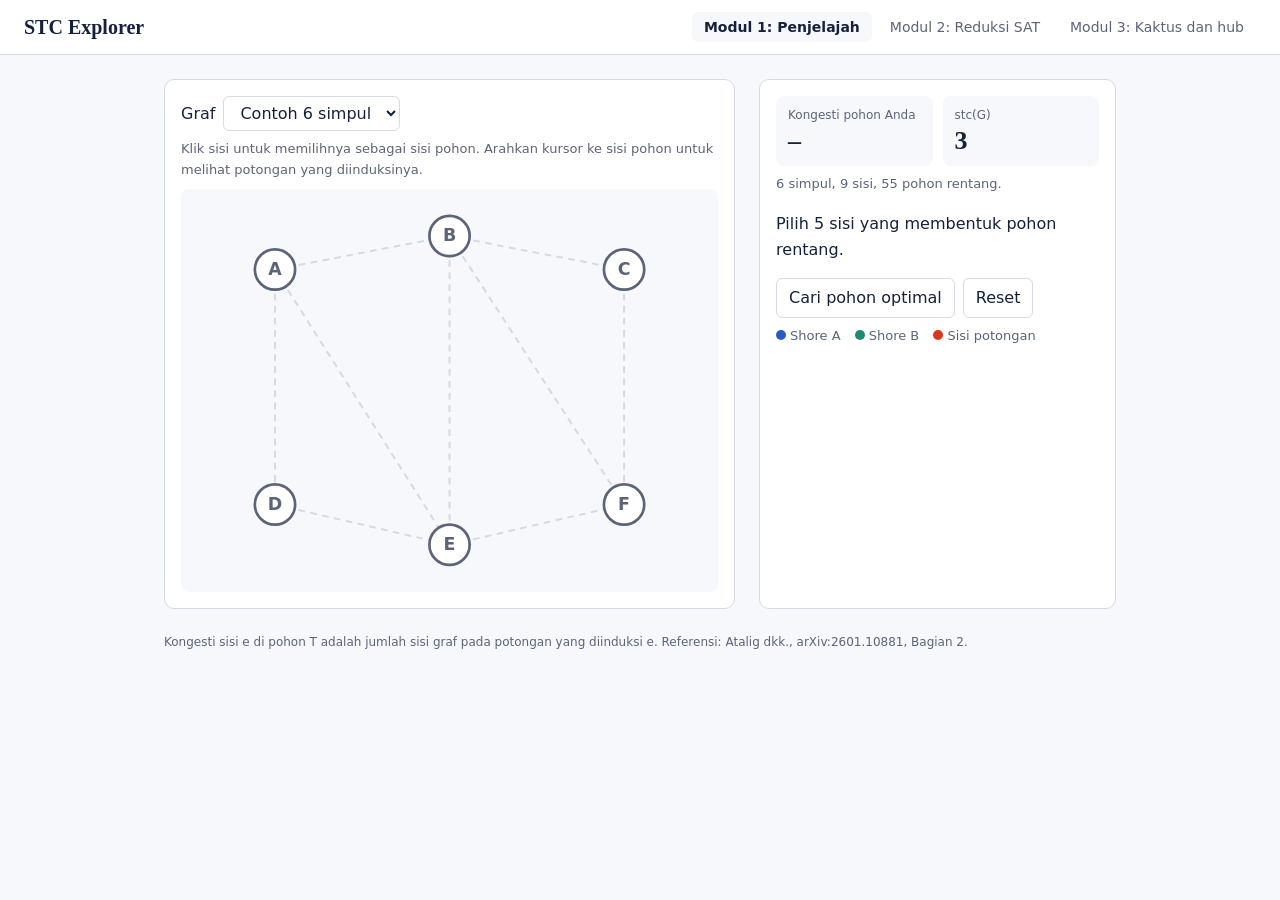
==== index.html @ 8e0ae681 "Initialize module 1 Initializa module 1, spanning tree exploration" ====
<!DOCTYPE html>
<html lang="id">

<head>
    <meta charset="utf-8">
    <meta name="viewport" content="width=device-width, initial-scale=1">
    <title>STC Explorer: Modul 1</title>
    <link rel="stylesheet" href="style.css">
</head>

<body>
    <header>
        <h1>STC Explorer</h1>
        <nav>
            <a class="on" href="#">Modul 1: Penjelajah</a>
            <a href="#">Modul 2: Reduksi SAT</a>
            <a href="#">Modul 3: Kaktus dan hub</a>
        </nav>
    </header>
    <main>
        <section class="stage">
            <div class="bar">
                <label for="preset">Graf</label>
                <select id="preset"></select>
            </div>
            <p class="hint">Klik sisi untuk memilihnya sebagai sisi pohon. Arahkan kursor ke sisi pohon untuk melihat potongan yang diinduksinya.</p>
            <svg id="g" viewBox="0 0 400 300" role="img" aria-label="Graf interaktif"></svg>
        </section>
        <aside>
            <div class="metrics">
                <div><span>Kongesti pohon Anda</span><b id="mine">–</b></div>
                <div><span>stc(G)</span><b id="opt">–</b></div>
            </div>
            <p id="count" class="sub"></p>
            <p id="msg" aria-live="polite"></p>
            <div class="actions">
                <button id="solve">Cari pohon optimal</button>
                <button id="reset">Reset</button>
            </div>
            <p class="legend"><i class="a"></i>Shore A <i class="b"></i>Shore B <i class="c"></i>Sisi potongan</p>
        </aside>
    </main>
    <footer>Kongesti sisi e di pohon T adalah jumlah sisi graf pada potongan yang diinduksi e. Referensi: Atalig dkk., arXiv:2601.10881, Bagian 2.</footer>
    <script src="app.js"></script>
</body>
</html>
---- style.css ----
:root
{
    --ink: #14213d;
    --sub: #5b6478;
    --line: #d5dae4;
    --bg: #f6f8fb;
    --tree: #2b59c3;
    --cut: #d9381e;
    --b: #1f8a70;
    --paper: #fff
}

@media(prefers-color-scheme:dark)
{
    :root
    {
        --ink: #e8ecf6;
        --sub: #9aa4ba;
        --line: #2c3550;
        --bg: #0f1526;
        --tree: #7ea2ff;
        --cut: #ff7a63;
        --b: #4fd1a8;
        --paper: #18203a
    }
}

*
{
    box-sizing: border-box
}

body
{
    margin: 0;
    background: var(--bg);
    color: var(--ink);
    font: 16px/1.6 system-ui, sans-serif
}

header
{
    display: flex;
    flex-wrap: wrap;
    align-items: center;
    gap: 16px;
    padding: 12px 24px;
    border-bottom: 1px solid var(--line);
    background: var(--paper)
}

h1
{
    margin: 0;
    font: 600 20px Georgia, serif
}

nav
{
    display: flex;
    gap: 6px;
    margin-left: auto
}

nav a
{
    padding: 4px 12px;
    border-radius: 6px;
    color: var(--sub);
    text-decoration: none;
    font-size: 14px
}

nav a.on
{
    background: var(--bg);
    color: var(--ink);
    font-weight: 600
}

main
{
    display: grid;
    grid-template-columns: minmax(0, 1.6fr) minmax(240px, 1fr);
    gap: 24px;
    max-width: 1000px;
    margin: 24px auto;
    padding: 0 24px
}

@media(max-width:720px)
{
    main
    {
        grid-template-columns: 1fr
    }
}

.stage,
aside
{
    background: var(--paper);
    border: 1px solid var(--line);
    border-radius: 10px;
    padding: 16px
}

.bar
{
    display: flex;
    align-items: center;
    gap: 8px
}

select,
button
{
    font: inherit;
    padding: 6px 12px;
    border: 1px solid var(--line);
    border-radius: 6px;
    background: var(--paper);
    color: var(--ink);
    cursor: pointer
}

button:hover,
select:hover
{
    border-color: var(--tree)
}

:focus-visible
{
    outline: 2px solid var(--tree);
    outline-offset: 2px
}

.hint,
.sub,
.legend
{
    font-size: 13px;
    color: var(--sub);
    margin: 8px 0
}

svg
{
    display: block;
    width: 100%;
    background: var(--bg);
    border-radius: 8px
}

.metrics
{
    display: grid;
    grid-template-columns: 1fr 1fr;
    gap: 10px
}

.metrics div
{
    background: var(--bg);
    border-radius: 8px;
    padding: 10px 12px
}

.metrics span
{
    display: block;
    font-size: 12px;
    color: var(--sub)
}

.metrics b
{
    font: 600 26px Georgia, serif
}

#msg
{
    min-height: 3em
}

.actions
{
    display: flex;
    gap: 8px;
    flex-wrap: wrap
}

.legend i
{
    display: inline-block;
    width: 10px;
    height: 10px;
    border-radius: 50%;
    margin: 0 4px 0 10px
}

.legend i:first-child
{
    margin-left: 0
}

.legend .a
{
    background: var(--tree)
}

.legend .b
{
    background: var(--b)
}

.legend .c
{
    background: var(--cut)
}

footer
{
    max-width: 1000px;
    margin: 0 auto 24px;
    padding: 0 24px;
    font-size: 12px;
    color: var(--sub)
}
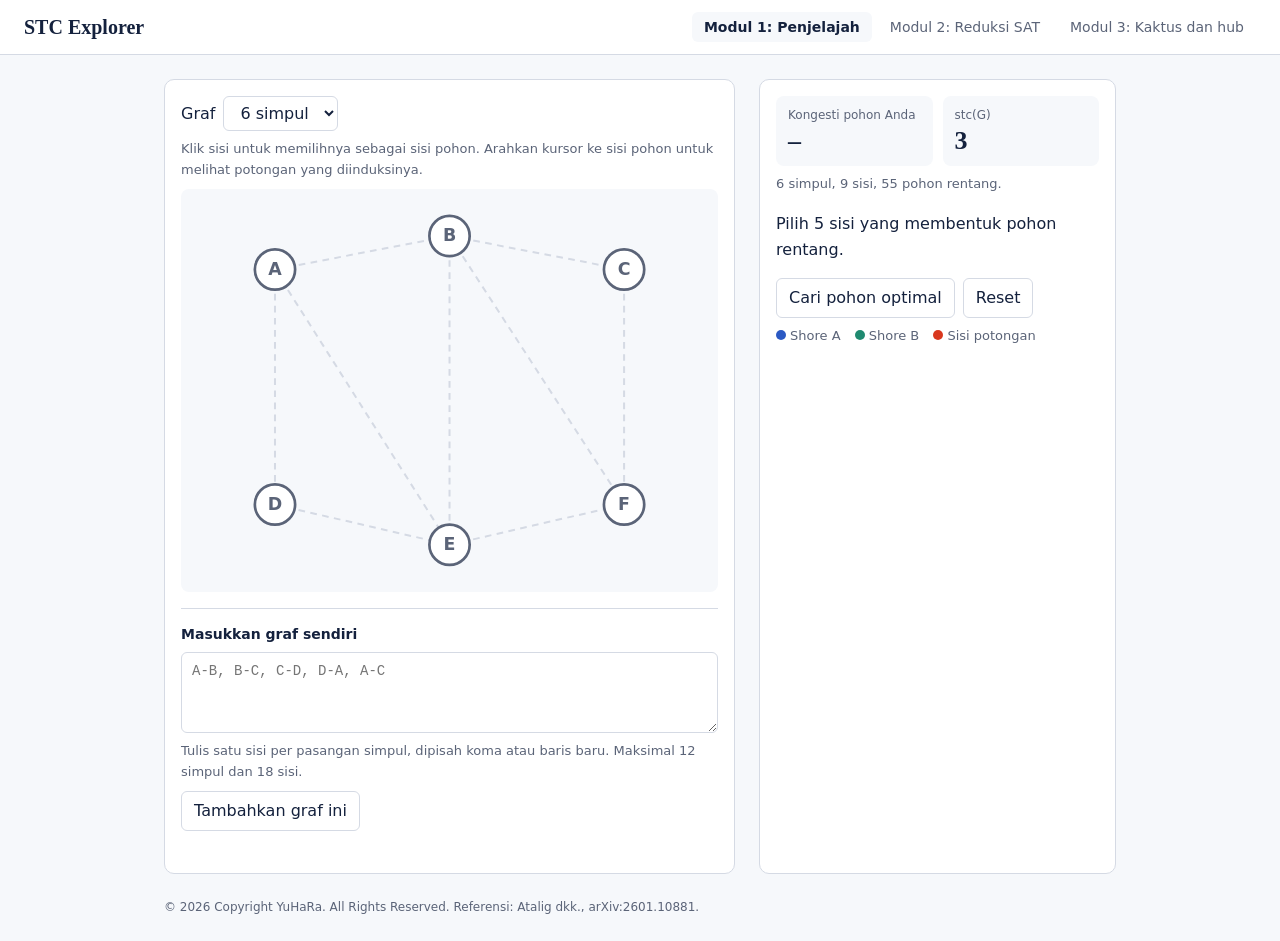
==== commit 3a4f339d: "Fix add graph" ====
--- a/index.html
+++ b/index.html
@@ -25,6 +25,13 @@
             </div>
             <p class="hint">Klik sisi untuk memilihnya sebagai sisi pohon. Arahkan kursor ke sisi pohon untuk melihat potongan yang diinduksinya.</p>
             <svg id="g" viewBox="0 0 400 300" role="img" aria-label="Graf interaktif"></svg>
+            <div class="input">
+                <label for="edges">Masukkan graf sendiri</label>
+                <textarea id="edges" rows="3" placeholder="A-B, B-C, C-D, D-A, A-C"></textarea>
+                <p class="sub">Tulis satu sisi per pasangan simpul, dipisah koma atau baris baru. Maksimal 12 simpul dan 18 sisi.</p>
+                <div class="actions"><button id="apply">Tambahkan graf ini</button></div>
+                <p id="err" class="err" role="alert"></p>
+            </div>
         </section>
         <aside>
             <div class="metrics">
@@ -40,7 +47,8 @@
             <p class="legend"><i class="a"></i>Shore A <i class="b"></i>Shore B <i class="c"></i>Sisi potongan</p>
         </aside>
     </main>
-    <footer>Kongesti sisi e di pohon T adalah jumlah sisi graf pada potongan yang diinduksi e. Referensi: Atalig dkk., arXiv:2601.10881, Bagian 2.</footer>
+    <footer>© 2026 Copyright YuHaRa. All Rights Reserved. Referensi: Atalig dkk., arXiv:2601.10881.</footer>
     <script src="app.js"></script>
 </body>
+
 </html>
--- a/style.css
+++ b/style.css
@@ -227,4 +227,39 @@
     padding: 0 24px;
     font-size: 12px;
     color: var(--sub)
+}
+
+.input
+{
+    margin-top: 16px;
+    border-top: 1px solid var(--line);
+    padding-top: 12px
+}
+
+.input label
+{
+    font-size: 14px;
+    font-weight: 600
+}
+
+textarea
+{
+    display: block;
+    width: 100%;
+    margin-top: 6px;
+    padding: 8px 10px;
+    font: 14px/1.5 ui-monospace, monospace;
+    border: 1px solid var(--line);
+    border-radius: 6px;
+    background: var(--paper);
+    color: var(--ink);
+    resize: vertical
+}
+
+.err
+{
+    color: var(--cut);
+    font-size: 13px;
+    margin: 8px 0 0;
+    min-height: 1.4em
 }
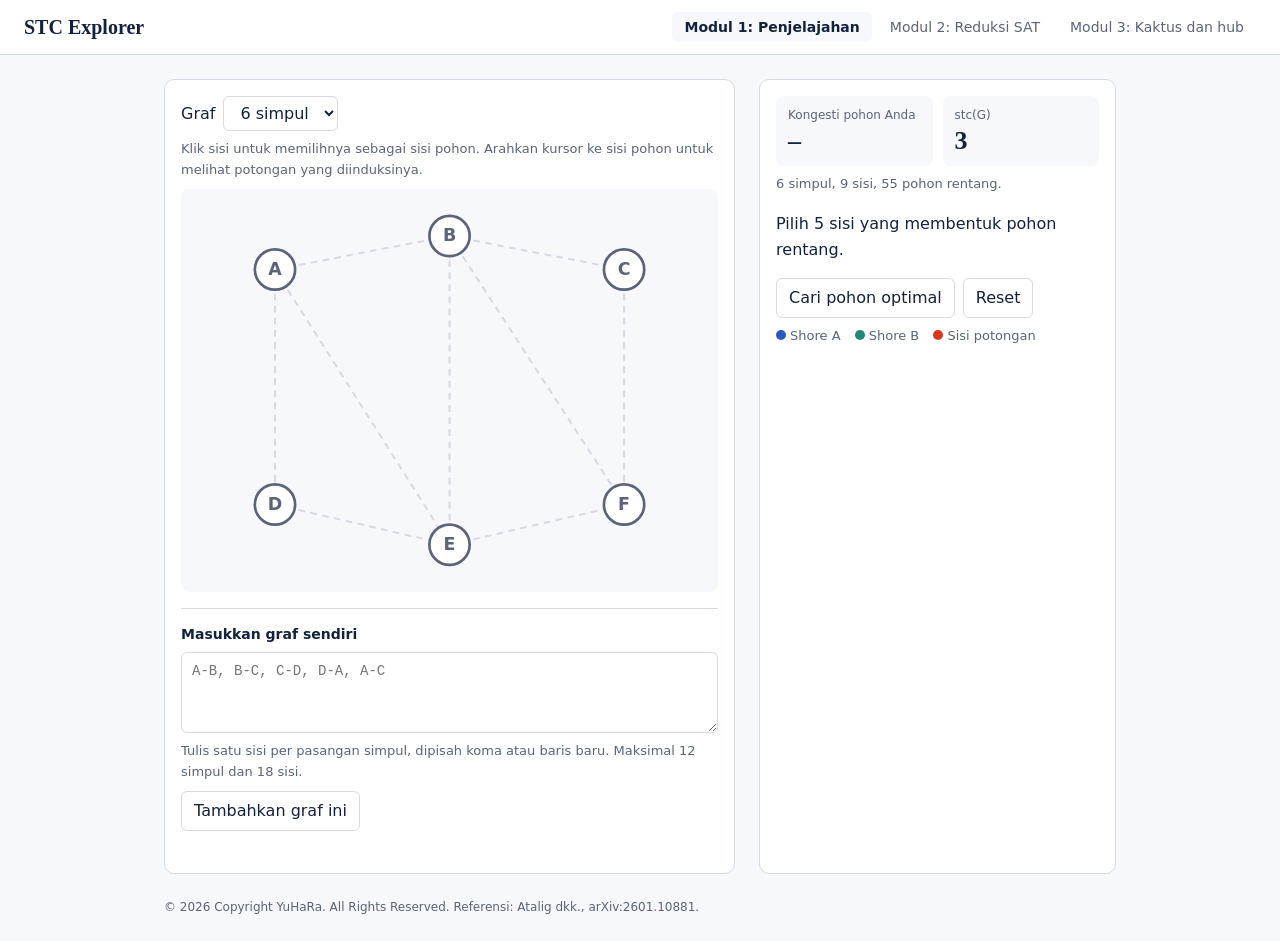
==== commit 4bdd7e8d: "Add favicon" ====
--- a/index.html
+++ b/index.html
@@ -5,6 +5,7 @@
     <meta charset="utf-8">
     <meta name="viewport" content="width=device-width, initial-scale=1">
     <title>STC Explorer: Modul 1</title>
+    <link rel="icon" type="image/svg+xml" href="favicon.svg">
     <link rel="stylesheet" href="style.css">
 </head>
 
@@ -12,8 +13,8 @@
     <header>
         <h1>STC Explorer</h1>
         <nav>
-            <a class="on" href="#">Modul 1: Penjelajah</a>
-            <a href="#">Modul 2: Reduksi SAT</a>
+            <a class="on" href="index.html">Modul 1: Penjelajahan</a>
+            <a href="modul2.html">Modul 2: Reduksi SAT</a>
             <a href="#">Modul 3: Kaktus dan hub</a>
         </nav>
     </header>
@@ -48,6 +49,7 @@
         </aside>
     </main>
     <footer>© 2026 Copyright YuHaRa. All Rights Reserved. Referensi: Atalig dkk., arXiv:2601.10881.</footer>
+    <script src="graf.js"></script>
     <script src="app.js"></script>
 </body>
 
--- a/style.css
+++ b/style.css
@@ -262,4 +262,65 @@
     font-size: 13px;
     margin: 8px 0 0;
     min-height: 1.4em
+}
+
+:root
+{
+    --neg: #a15c00
+}
+
+@media(prefers-color-scheme:dark)
+{
+    :root
+    {
+        --neg: #f2c46d
+    }
+}
+
+main.wide
+{
+    grid-template-columns: 1fr
+}
+
+.chips
+{
+    display: flex;
+    gap: 6px;
+    flex-wrap: wrap;
+    margin: 10px 0
+}
+
+.chips span
+{
+    font-size: 12px;
+    padding: 3px 9px;
+    border-radius: 6px;
+    background: var(--bg)
+}
+
+.chips span.conf
+{
+    border: 1px solid var(--cut);
+    color: var(--cut)
+}
+
+.verdict
+{
+    padding: 10px 12px;
+    border-radius: 8px;
+    border: 1px solid var(--line);
+    margin-bottom: 10px;
+    font-size: 14px
+}
+
+.verdict.ok
+{
+    border-color: var(--b);
+    color: var(--b)
+}
+
+.verdict.bad
+{
+    border-color: var(--cut);
+    color: var(--cut)
 }
